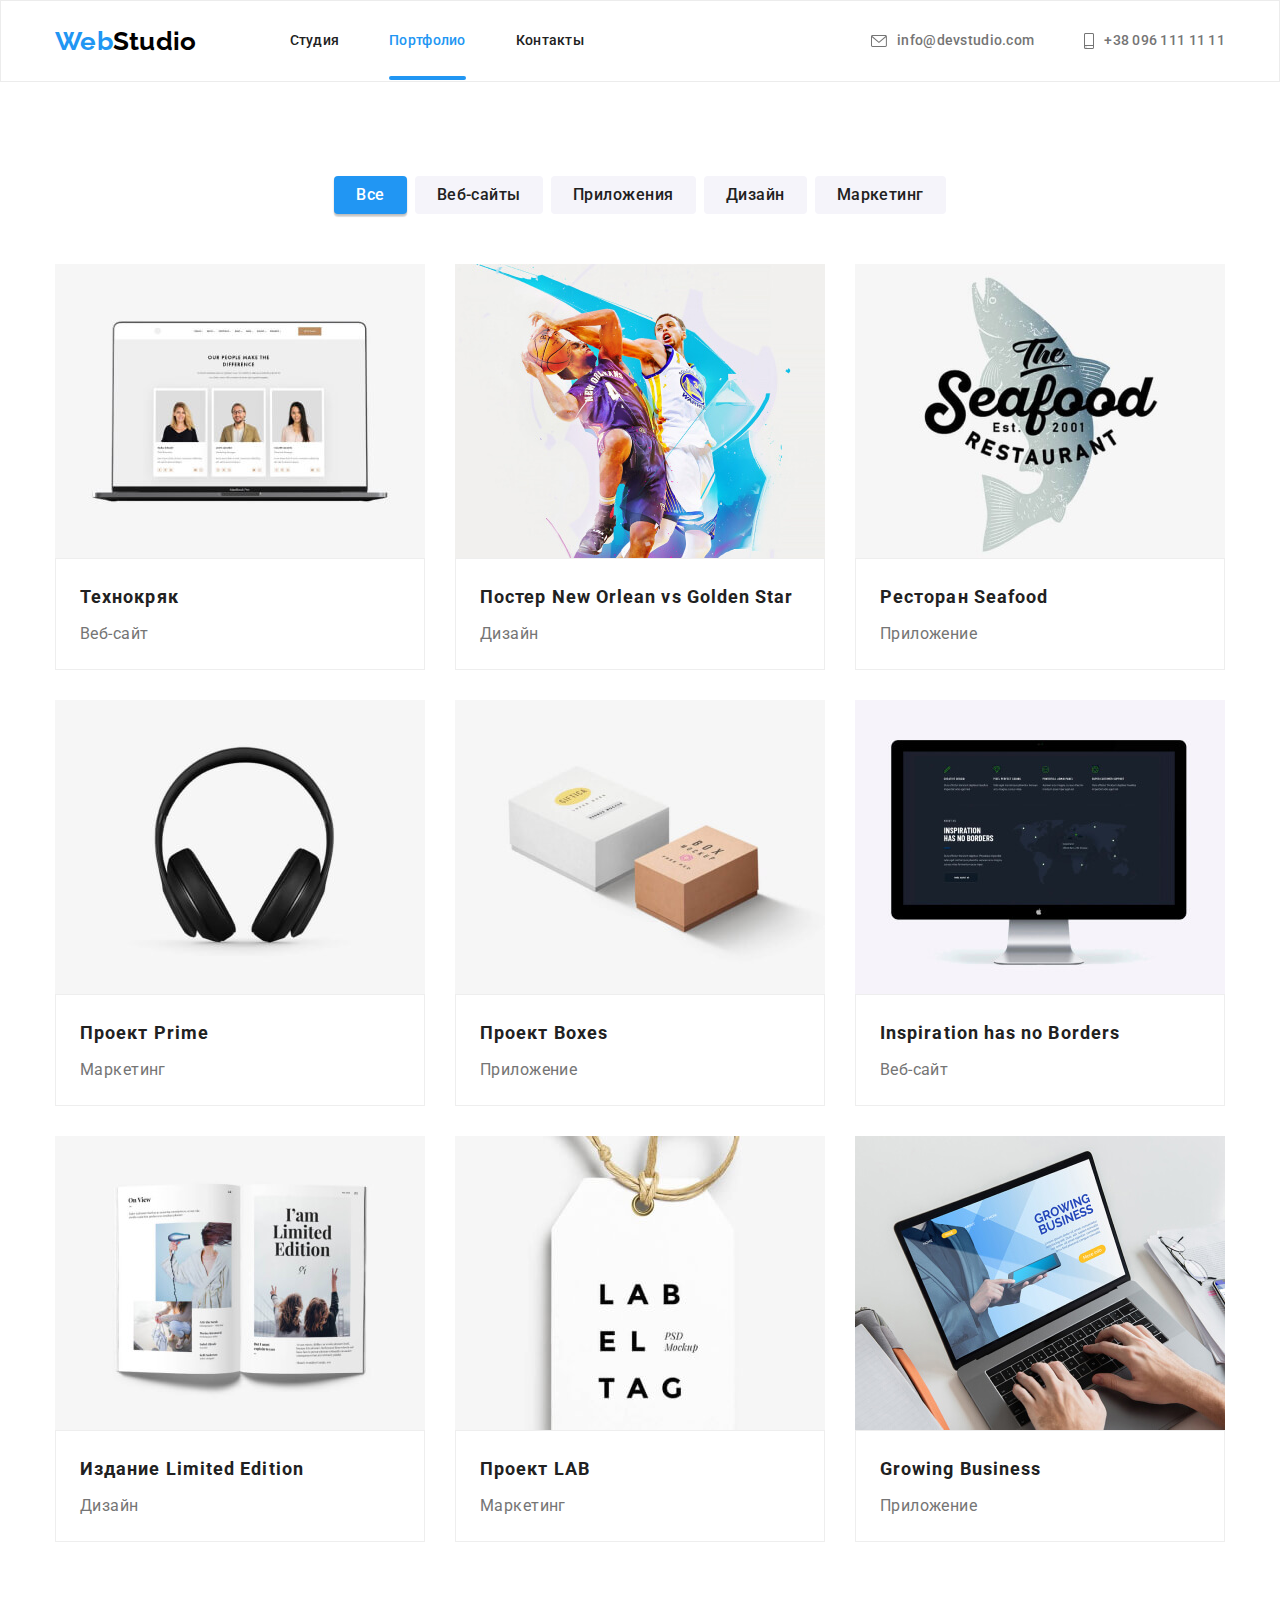
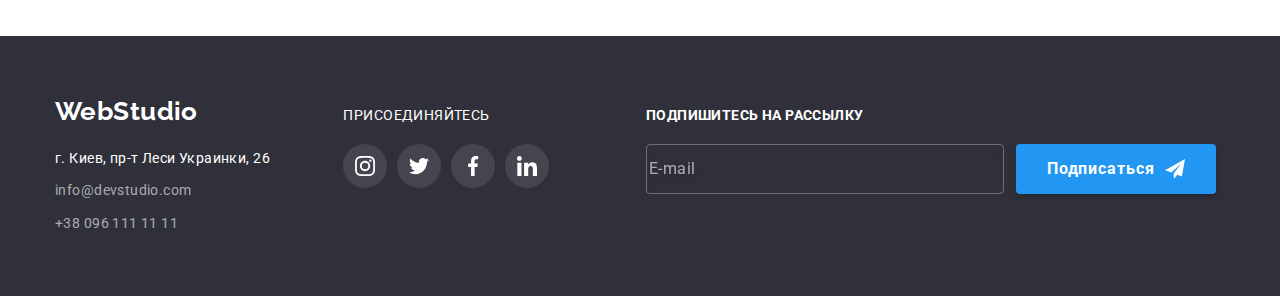
==== portfolio.html @ cb926df0 "Копирует предыдущий проект и подключает SASS" ====
<!DOCTYPE html>
<html lang="en">
  <head>
    <meta charset="UTF-8" />
    <meta http-equiv="X-UA-Compatible" content="IE=edge" />
    <meta name="viewport" content="width=device-width, initial-scale=1.0" />
    <title>Портфолио</title>
    <link rel="stylesheet" href="https://cdnjs.cloudflare.com/ajax/libs/modern-normalize/1.0.0/modern-normalize.css" />
    <link rel="preconnect" href="https://fonts.gstatic.com" />
    <link href="https://fonts.googleapis.com/css2?family=Raleway:wght@700&family=Roboto:wght@400;500;700;900&display=swap" rel="stylesheet" />
    <link rel="stylesheet" href="./css/main.css" />
  </head>

  <body>
    <!-- ШАПКА -->

    <header class="header">
      <div class="container header__container">
        <nav class="nav">
          <a class="link logo header__logo" href="./index.html"><span class="logo_span">Web</span>Studio</a>
          <ul class="menu list">
            <li class="menu__item"><a class="link menu__link" href="./index.html">Студия</a></li>
            <li class="menu__item"><a class="link menu__link menu__link--active" href="./portfolio.html">Портфолио</a></li>
            <li class="menu__item"><a class="link menu__link" href="">Контакты</a></li>
          </ul>
        </nav>
        <ul class="contacts list">
          <li class="contacts__item">
            <a class="link contacts__link" href="mailto:info@devstudio.com">
              <svg class="contacts__icon" width="16" height="12">
                <use href="./images/icons.svg#icon-envelope"></use>
              </svg>
              info@devstudio.com
            </a>
          </li>
          <li class="contacts__item">
            <a class="link contacts__link" href="tel:+380961111111">
              <svg class="contacts__icon" width="10" height="16">
                <use href="./images/icons.svg#icon-smartphone"></use>
              </svg>
              +38 096 111 11 11
            </a>
          </li>
        </ul>
      </div>
    </header>

    <!-- Основной контент -->
    <main>
      <section class="section">
        <div class="container">
          <h1 class="visualy-hiden">Портфолио</h1>

          <!-- Кнопки -->
          <ul class="list btn-list">
            <li class="btn-list-item"><button class="portfolio-btn btn-active" type="button">Все</button></li>
            <li class="btn-list-item"><button class="portfolio-btn" type="button">Веб-сайты</button></li>
            <li class="btn-list-item"><button class="portfolio-btn" type="button">Приложения</button></li>
            <li class="btn-list-item"><button class="portfolio-btn" type="button">Дизайн</button></li>
            <li class="btn-list-item"><button class="portfolio-btn" type="button">Маркетинг</button></li>
          </ul>

          <!-- Сетка -->
          <ul class="list portfolio-list">
            <li class="portfolio-list-item">
              <a class="link portfolio-list-link" href="">
                <div class="portfolio-overlay-wrap">
                  <img src="./images/Portfolio/img.jpg" width="370" alt="Карточки сотрудников" />
                  <p class="portfolio-overlay-content">
                    Технокряк это современная площадка распространения коронавируса. Компании используют эту платформу для цифрового шпионажа и атак
                    на защищённые сервера конкурентов.
                  </p>
                </div>
                <div class="portfolio-list-item-content">
                  <h2 class="portfolio-list-title">Технокряк</h2>
                  <p class="portfolio-list-text">Веб-сайт</p>
                </div>
              </a>
            </li>
            <li class="portfolio-list-item">
              <a class="link portfolio-list-link" href="">
                <div class="portfolio-overlay-wrap">
                  <img src="./images/Portfolio/img1.jpg" width="370" alt="Баскетболисты борются за мяч" />
                  <p class="portfolio-overlay-content">
                    Технокряк это современная площадка распространения коронавируса. Компании используют эту платформу для цифрового шпионажа и атак
                    на защищённые сервера конкурентов.
                  </p>
                </div>
                <div class="portfolio-list-item-content">
                  <h2 class="portfolio-list-title">Постер New Orlean vs Golden Star</h2>
                  <p class="portfolio-list-text">Дизайн</p>
                </div>
              </a>
            </li>
            <li class="portfolio-list-item">
              <a class="link portfolio-list-link" href="">
                <div class="portfolio-overlay-wrap">
                  <img src="./images/Portfolio/img2.jpg" width="370" alt="Логотип ресторана СиФуд" />
                  <p class="portfolio-overlay-content">
                    Технокряк это современная площадка распространения коронавируса. Компании используют эту платформу для цифрового шпионажа и атак
                    на защищённые сервера конкурентов.
                  </p>
                </div>
                <div class="portfolio-list-item-content">
                  <h2 class="portfolio-list-title">Ресторан Seafood</h2>
                  <p class="portfolio-list-text">Приложение</p>
                </div>
              </a>
            </li>
            <li class="portfolio-list-item">
              <a class="link portfolio-list-link" href="">
                <div class="portfolio-overlay-wrap">
                  <img src="./images/Portfolio/img3.jpg" width="370" alt="Наушники" />
                  <p class="portfolio-overlay-content">
                    Технокряк это современная площадка распространения коронавируса. Компании используют эту платформу для цифрового шпионажа и атак
                    на защищённые сервера конкурентов.
                  </p>
                </div>
                <div class="portfolio-list-item-content">
                  <h2 class="portfolio-list-title">Проект Prime</h2>
                  <p class="portfolio-list-text">Маркетинг</p>
                </div>
              </a>
            </li>

            <li class="portfolio-list-item">
              <a class="link portfolio-list-link" href="">
                <div class="portfolio-overlay-wrap">
                  <img src="./images/Portfolio/img4.jpg" width="370" alt="Коробки" />
                  <p class="portfolio-overlay-content">
                    Технокряк это современная площадка распространения коронавируса. Компании используют эту платформу для цифрового шпионажа и атак
                    на защищённые сервера конкурентов.
                  </p>
                </div>
                <div class="portfolio-list-item-content">
                  <h2 class="portfolio-list-title">Проект Boxes</h2>
                  <p class="portfolio-list-text">Приложение</p>
                </div>
              </a>
            </li>
            <li class="portfolio-list-item">
              <a class="link portfolio-list-link" href="">
                <div class="portfolio-overlay-wrap">
                  <img src="./images/Portfolio/img5.jpg" width="370" alt="Монитор" />
                  <p class="portfolio-overlay-content">
                    Технокряк это современная площадка распространения коронавируса. Компании используют эту платформу для цифрового шпионажа и атак
                    на защищённые сервера конкурентов.
                  </p>
                </div>
                <div class="portfolio-list-item-content">
                  <h2 class="portfolio-list-title">Inspiration has no Borders</h2>
                  <p class="portfolio-list-text">Веб-сайт</p>
                </div>
              </a>
            </li>
            <li class="portfolio-list-item">
              <a class="link portfolio-list-link" href="">
                <div class="portfolio-overlay-wrap">
                  <img src="./images/Portfolio/img6.jpg" width="370" alt="Ограниченное издание журнала" />
                  <p class="portfolio-overlay-content">
                    Технокряк это современная площадка распространения коронавируса. Компании используют эту платформу для цифрового шпионажа и атак
                    на защищённые сервера конкурентов.
                  </p>
                </div>
                <div class="portfolio-list-item-content">
                  <h2 class="portfolio-list-title">Издание Limited Edition</h2>
                  <p class="portfolio-list-text">Дизайн</p>
                </div>
              </a>
            </li>
            <li class="portfolio-list-item">
              <a class="link portfolio-list-link" href="">
                <div class="portfolio-overlay-wrap">
                  <img src="./images/Portfolio/img7.jpg" width="370" alt="Бирка с надписью Лаб" />
                  <p class="portfolio-overlay-content">
                    Технокряк это современная площадка распространения коронавируса. Компании используют эту платформу для цифрового шпионажа и атак
                    на защищённые сервера конкурентов.
                  </p>
                </div>
                <div class="portfolio-list-item-content">
                  <h2 class="portfolio-list-title">Проект LAB</h2>
                  <p class="portfolio-list-text">Маркетинг</p>
                </div>
              </a>
            </li>
            <li class="portfolio-list-item">
              <a class="link portfolio-list-link" href="">
                <div class="portfolio-overlay-wrap">
                  <img src="./images/Portfolio/img8.jpg" width="370" alt="Мужчина за ноутбуком" />
                  <p class="portfolio-overlay-content">
                    Технокряк это современная площадка распространения коронавируса. Компании используют эту платформу для цифрового шпионажа и атак
                    на защищённые сервера конкурентов.
                  </p>
                </div>
                <div class="portfolio-list-item-content">
                  <h2 class="portfolio-list-title">Growing Business</h2>
                  <p class="portfolio-list-text">Приложение</p>
                </div>
              </a>
            </li>
          </ul>
        </div>
      </section>
    </main>

    <!-- ФУТЕР -->
    <footer class="footer">
      <!--------------- контакты ---------------->

      <div class="container">
        <address class="adress">
          <a class="link logo" href="./index.html"><span>Web</span>Studio</a>
          <p class="footer-adress">г. Киев, пр-т Леси Украинки, 26</p>
          <ul class="list">
            <li class="footer-mail"><a class="link footer-contacts" href="mailto:info@devstudio.com">info@devstudio.com</a></li>
            <li><a class="link footer-contacts" href="tel:+380961111111">+38 096 111 11 11</a></li>
          </ul>
        </address>

        <!---------- Присоединяйтесь ------------>

        <div class="footer-join">
          <p class="join-appeal">присоединяйтесь</p>
          <ul class="list join-icons-wrap">
            <li class="join-icons-wrap-item">
              <a class="join-icon-link icon-link" href="">
                <svg class="join-icon" width="20" height="20">
                  <use href="./images/icons.svg#icon-instagram"></use>
                </svg>
              </a>
            </li>
            <li class="join-icons-wrap-item">
              <a class="join-icon-link icon-link" href="">
                <svg class="join-icon" width="20" height="20">
                  <use href="./images/icons.svg#icon-twitter"></use>
                </svg>
              </a>
            </li>
            <li class="join-icons-wrap-item">
              <a class="join-icon-link icon-link" href="">
                <svg class="join-icon" width="20" height="20">
                  <use href="./images/icons.svg#icon-facebook"></use>
                </svg>
              </a>
            </li>
            <li class="join-icons-wrap-item">
              <a class="join-icon-link icon-link" href="">
                <svg class="join-icon" width="20" height="20">
                  <use href="./images/icons.svg#icon-linkedin"></use>
                </svg>
              </a>
            </li>
          </ul>
        </div>

        <!------------- Форма подписки ------------>

        <form class="footer-form" name="subscription" autocomplete="on">
          <label class="label-column">
            <span class="footer-form-label">Подпишитесь на рассылку</span>
            <input class="footer-form-email" type="email" name="email" placeholder="E-mail" />
          </label>
          <button class="btn email-btn" type="submit">
            Подписаться
            <svg class="send-icon" width="20" height="20">
              <use href="./images/icons.svg#icon-icon-send"></use>
            </svg>
          </button>
        </form>
      </div>
    </footer>
  </body>
</html>
---- css/main.css ----
@charset "UTF-8";
:root {
  --primary-bg-color: #ffffff;
  --secondary-bg-color: #2f303a;
  --main-section-bg-color: #c4c4c4;
  --main-section-bg-overlay: rgba(47, 48, 58, 0.4);
  --services-list-content-bg: rgba(47, 48, 58, 0.8);
  --team-bg-color: #f5f4fa;
  --modal-backdrop-bg: rgba(0, 0, 0, 0.2);
  --portfolio-overlay-bg: rgba(33, 150, 243, 0.9);
  --primary-text-color: #757575;
  --primary-title-color: #212121;
  --secondary-color: #2196f3;
  --first-logo-color: #000000;
  --btn-active-color: #188ce8;
  --footer-contacts-color: rgba(255, 255, 255, 0.6);
  --team-icon-color: #afb1b8;
  --join-icon-circle-color: rgba(255, 255, 255, 0.1);
  --modal-placeholder-color: rgba(117, 117, 117, 0.5);
  --btn-box-shadow: 0px 3px 1px rgba(0, 0, 0, 0.1), 0px 1px 2px rgba(0, 0, 0, 0.08), 0px 2px 2px rgba(0, 0, 0, 0.12);
  --main-btn-box-shadow: 0px 4px 4px rgba(0, 0, 0, 0.15);
  --modal-box-shadow: 0px 1px 3px rgba(0, 0, 0, 0.12), 0px 1px 1px rgba(0, 0, 0, 0.14), 0px 2px 1px rgba(0, 0, 0, 0.2);
  --portfolio-list-item-hover: 0px 1px 1px rgba(0, 0, 0, 0.12), 0px 4px 4px rgba(0, 0, 0, 0.06), 1px 4px 6px rgba(0, 0, 0, 0.16);
  --modal-btn-border: 1px solid rgba(0, 0, 0, 0.1);
  --header-border: 1px solid #ececec;
  --primary-letter-spacing: 0.03em;
  --secondary-letter-spacing: 0.02em;
  --portfolio-list-gap: 30px;
  --portfolio-list-items: 3;
  --animation: 250ms cubic-bezier(0.4, 0, 0.2, 1);
}

/* --------- ОБЩИЕ ПРАВИЛА И КЛАССЫ --------- */
html {
  box-sizing: border-box;
}

*,
*::after,
*::before {
  box-sizing: inherit;
}

body {
  color: var(--primary-text-color);
  background-color: var(--primary-bg-color);
  font-family: 'Roboto', sans-serif;
  font-size: 14px;
  line-height: 1.71;
  letter-spacing: var(--primary-letter-spacing);
}

h1,
h2,
h3,
h4,
h5,
h6,
p {
  margin-top: 0;
}

img {
  display: block;
  max-width: 100%;
  height: auto;
}

.visualy-hiden {
  position: absolute !important;
  clip: rect(1px 1px 1px 1px);
  clip: rect(1px, 1px, 1px, 1px);
  padding: 0 !important;
  border: 0 !important;
  height: 1px !important;
  width: 1px !important;
  overflow: hidden;
}

.is-hidden {
  visibility: hidden;
  opacity: 0;
  pointer-events: none;
  transform: scale(0);
}

.link {
  text-decoration: none;
  color: inherit;
}

.list {
  list-style: none;
  padding-left: 0;
  margin: 0;
}

.title {
  text-align: center;
  color: var(--primary-title-color);
  font-size: 36px;
  line-height: 1.17;
}

.logo {
  font-family: 'Raleway', sans-serif;
  color: var(--first-logo-color);
  font-weight: 700;
  font-size: 26px;
  line-height: 1.19;
}

.logo_span {
  color: var(--secondary-color);
}

.btn {
  width: 200px;
  height: 50px;
  font-weight: 700;
  font-size: 16px;
  line-height: 1.87;
  display: flex;
  align-items: center;
  text-align: center;
  justify-content: center;
  letter-spacing: 0.06em;
  color: var(--primary-bg-color);
  background-color: var(--secondary-color);
  box-shadow: var(--main-btn-box-shadow);
  border-radius: 4px;
  border: 0;
  cursor: pointer;
  transition: background-color var(--animation);
}

.btn:hover,
.btn:focus {
  background-color: var(--btn-active-color);
}

body .btn-active {
  color: var(--primary-bg-color);
  background-color: var(--secondary-color);
  box-shadow: var(--btn-box-shadow);
}

.container {
  width: 1200px;
  padding-left: 15px;
  padding-right: 15px;
  margin-left: auto;
  margin-right: auto;
}

.section {
  /* margin-top: 94px; */
  padding-top: 94px;
  padding-bottom: 94px;
}

.label-column {
  display: flex;
  flex-direction: column;
}

/* ----------------------------------------------- */
/*------------------- Шапка ---------------*/
.header {
  border: var(--header-border);
  font-weight: 500;
  font-size: 14px;
  line-height: 1.14;
  letter-spacing: var(--secondary-letter-spacing);
}

.header__container {
  display: flex;
  justify-content: space-between;
  align-items: center;
}

.contacts,
.nav {
  display: flex;
}

.header__logo {
  padding-top: 24px;
  padding-bottom: 24px;
}

.menu {
  display: inline-flex;
  align-items: center;
  margin-left: 93px;
}

.menu__item:not(:last-child) {
  margin-right: 50px;
}

.contacts__link,
.menu__link {
  padding-top: 32px;
  padding-bottom: 32px;
}

.menu__link {
  color: var(--primary-title-color);
  transition: color var(--animation);
}

.menu__link:hover, .menu__link:focus, .menu__link:active {
  color: var(--secondary-color);
}

.menu__link--active {
  position: relative;
  color: var(--secondary-color);
}

.menu__link--active::after {
  position: absolute;
  content: '';
  width: 100%;
  height: 4px;
  left: 0;
  bottom: 0;
  background: var(--secondary-color);
  border-radius: 2px;
}

.contacts {
  color: var(--primary-text-color);
}

.contacts__item:not(:last-child) {
  margin-right: 50px;
}

.contacts__link {
  display: flex;
  align-items: center;
  transition: color var(--animation);
}

.contacts__link:hover, .contacts__link:focus, .contacts__link:active {
  color: var(--secondary-color);
}

.contacts__icon {
  margin-right: 10px;
  fill: var(--primary-text-color);
}

.contacts__link:hover .contacts__icon,
.contacts__link:focus .contacts__icon {
  fill: var(--secondary-color);
}

/* --------------------------------------------- */
/* ------------- Основной контент ------------ */
/* ------Основная секция --------*/
.main-section {
  max-width: 1600px;
  min-height: 600px;
  margin-left: auto;
  margin-right: auto;
  padding: 200px 0;
  background-color: var(--main-section-bg-color);
  background-image: linear-gradient(var(--main-section-bg-overlay), var(--main-section-bg-overlay)), url("../images/main-bg.jpg");
  background-size: cover;
}

.main-title {
  margin-left: auto;
  margin-right: auto;
  width: 696px;
  font-weight: 900;
  font-size: 44px;
  line-height: 1.36;
  color: var(--primary-bg-color);
  letter-spacing: 0.06em;
  text-transform: uppercase;
}

.main-btn {
  margin-left: auto;
  margin-right: auto;
  margin-top: 30px;
}

/*---------- Секция особенности --------*/
.features-list {
  display: flex;
}

.features-list-item {
  flex-basis: calc((100% - 30px * 3) / 4);
}

.features-list-item:not(:last-child) {
  margin-right: 30px;
}

.features-list-title {
  margin-bottom: 10px;
  font-size: 14px;
  line-height: 1.14;
  text-transform: uppercase;
  color: var(--primary-title-color);
}

.features-list-icon-wrap {
  display: flex;
  justify-content: center;
  align-items: center;
  height: 120px;
  margin-bottom: 30px;
  background-color: var(--team-bg-color);
  border-radius: 4px;
}

/* ------- Секция услуг --------*/
.services {
  padding-top: 0;
}

.services-title {
  margin-bottom: 50px;
}

.services-list {
  display: flex;
}

.services-list-item:not(:last-child) {
  margin-right: 30px;
}

.services-list-item {
  position: relative;
}

.services-list-content {
  position: absolute;
  bottom: 0;
  margin-bottom: 0;
  display: flex;
  justify-content: center;
  align-items: center;
  width: 100%;
  min-height: 70px;
  text-align: center;
  font-size: 14px;
  line-height: 1.14;
  letter-spacing: 0.03em;
  text-transform: uppercase;
  color: var(--primary-bg-color);
  background-color: var(--services-list-content-bg);
}

/*----------- Секция команды ----------*/
.team {
  background-color: var(--team-bg-color);
}

.team-title {
  margin-bottom: 50px;
}

.team-list {
  display: flex;
}

.team-list-item {
  box-shadow: 0px 1px 3px rgba(0, 0, 0, 0.12), 0px 1px 1px rgba(0, 0, 0, 0.14), 0px 2px 1px rgba(0, 0, 0, 0.2);
  border-radius: 0px 0px 4px 4px;
}

.team-list-item:not(:last-child) {
  margin-right: 30px;
}

.team-list-item-content {
  padding-top: 30px;
  padding-bottom: 30px;
  padding-right: 32px;
  padding-left: 32px;
  text-align: center;
  background-color: var(--primary-bg-color);
}

.team-content-title {
  margin-bottom: 10px;
  font-weight: 500;
  font-size: 16px;
  line-height: 1.19;
}

.team-text {
  margin-bottom: 0;
}

.team-icons-wrap {
  display: flex;
  justify-content: space-between;
  margin-top: 16px;
}

.icon-link {
  display: flex;
  justify-content: center;
  align-items: center;
  width: 44px;
  height: 44px;
  border-radius: 50%;
}

.team-icon-link {
  background-color: var(--primary-bg-color);
  fill: var(--team-icon-color);
  transition: fill var(--animation), background-color var(--animation);
}

.team-icon-link:hover,
.team-icon-link:focus {
  background-color: var(--secondary-color);
}

.team-icon-link:hover,
.team-icon-link:focus {
  fill: var(--primary-bg-color);
}

/* Клиенты */
.clients-title {
  margin-bottom: 50px;
}

.clients-logos {
  display: flex;
  justify-content: space-between;
}

.client-logos-item {
  width: calc((100% - 30px * 5) / 6);
  height: 92px;
}

.client-logos-link {
  display: flex;
  justify-content: center;
  align-items: center;
  width: 100%;
  height: 100%;
  border: 1px solid var(--team-icon-color);
  border-radius: 4px;
  transition: border var(--animation);
}

.client-logos-link:hover,
.client-logos-link:focus {
  border: 1px solid var(--secondary-color);
}

.client-logo {
  fill: var(--team-icon-color);
  transition: fill var(--animation);
}

.client-logos-link:hover .client-logo,
.client-logos-link:focus .client-logo {
  fill: var(--secondary-color);
}

/* -------------------------------------------------- */
/*------------------- Футер ------------------*/
.footer {
  padding-top: 60px;
  padding-bottom: 60px;
  background-color: var(--secondary-bg-color);
}

.footer.container {
  display: inline-flex;
  align-items: baseline;
}

/*----------- Контакты ------------*/
.footer .logo {
  margin-bottom: 20px;
  color: var(--primary-bg-color);
}

.adress {
  display: inline-flex;
  flex-flow: column;
  font-style: normal;
}

.footer-adress {
  margin-bottom: 9px;
  color: var(--primary-bg-color);
}

.footer-contacts {
  color: var(--footer-contacts-color);
  transition: color var(--animation);
}

.footer-mail {
  margin-bottom: 9px;
}

.footer-contacts:hover,
.footer-contacts:focus,
.footer-contacts:active {
  color: var(--secondary-color);
}

/*---------- Присоединяйтесь ---------*/
.footer-join {
  display: inline-flex;
  flex-flow: column;
  justify-content: start;
  margin-left: 70px;
}

.join-appeal {
  margin-bottom: 20px;
  font-size: 14px;
  line-height: 1.14;
  letter-spacing: 0.03em;
  text-transform: uppercase;
  color: #ffffff;
}

.join-icons-wrap {
  display: flex;
}

.join-icon-link {
  background-color: var(--join-icon-circle-color);
  fill: var(--primary-bg-color);
  transition: background-color var(--animation);
}

.join-icons-wrap-item:not(:last-child) {
  margin-right: 10px;
}

.join-icon-link:hover,
.join-icon-link:focus {
  background-color: var(--secondary-color);
}

/*------------ Форма подписки ----------*/
.footer-form {
  display: inline-flex;
  align-items: flex-end;
  margin-left: 93px;
}

.footer-form-label {
  margin-bottom: 20px;
  font-weight: bold;
  font-size: 14px;
  line-height: 1.14;
  letter-spacing: 0.03em;
  text-transform: uppercase;
  color: var(--primary-bg-color);
}

.footer-form-email {
  display: flex;
  align-items: center;
  width: 358px;
  height: 50px;
  font-size: 16px;
  line-height: 1.25;
  letter-spacing: 0.03em;
  border: 1px solid rgba(255, 255, 255, 0.3);
  filter: drop-shadow(0px 4px 4px rgba(0, 0, 0, 0.15));
  border-radius: 4px;
  background: transparent;
  color: var(--primary-bg-color);
  transition: border-color var(--animation);
}

.footer-form-email::placeholder {
  color: var(--footer-contacts-color);
}

.footer-form-email:-webkit-autofill,
.footer-form-email:-webkit-autofill:hover,
.footer-form-email:-webkit-autofill:focus {
  border: 1px solid rgba(255, 255, 255, 0.3);
  -webkit-text-fill-color: var(--primary-bg-color);
  box-shadow: 0 0 0 30px var(--secondary-bg-color) inset;
}

/* .footer-form-input-email:focus {
  outline: none;
  border-color: var(--secondary-color);
} */
.email-btn {
  margin-left: 12px;
}

.send-icon {
  fill: var(--primary-bg-color);
  margin-left: 10px;
}

/* ------------------------------------------------------ */
/*------------------- Модальное окно --------------*/
.backdrop {
  display: flex;
  position: fixed;
  top: 0;
  left: 0;
  right: 0;
  bottom: 0;
  background-color: var(--modal-backdrop-bg);
  transition: opacity 500ms linear, visibility 500ms linear, transform 500ms linear;
}

.modal {
  position: relative;
  width: 528px;
  min-height: 581px;
  margin: auto;
  padding: 40px;
  background: var(--primary-bg-color);
  box-shadow: var(--modal-box-shadow);
  border-radius: 4px;
}

.modal-btn-close {
  display: flex;
  justify-content: center;
  align-items: center;
  position: absolute;
  top: 8px;
  right: 8px;
  width: 30px;
  height: 30px;
  border-radius: 50%;
  background: var(--primary-bg-color);
  border: var(--modal-btn-border);
  cursor: pointer;
  transition: fill var(--animation);
}

.modal-btn-close:hover,
.modal-btn-close:focus {
  fill: var(--secondary-color);
}

.form-title {
  margin-bottom: 12px;
  font-weight: bold;
  font-size: 20px;
  line-height: 1.15;
  text-align: center;
  letter-spacing: 0.03em;
  color: var(--primary-title-color);
}

.modal-form {
  display: flex;
  flex-direction: column;
}

.modal-label-text {
  margin-bottom: 4px;
  font-size: 12px;
  line-height: 1.17;
  letter-spacing: 0.01em;
  color: var(--primary-text-color);
}

.modal-input {
  border: 1px solid rgba(33, 33, 33, 0.2);
  box-sizing: border-box;
  border-radius: 4px;
  font-size: 14px;
  line-height: 16px;
  letter-spacing: 0.01em;
  color: var(--primary-text-color);
  transition: border-color var(--animation);
}

.modal-input-compact {
  height: 40px;
  padding-left: 42px;
}

.modal-label {
  position: relative;
  margin-bottom: 10px;
}

.modal-icon {
  position: absolute;
  left: 12px;
  bottom: 11px;
  transition: fill var(--animation);
}

.modal-input:focus {
  outline: none;
  border-color: var(--secondary-color);
}

.modal-input-compact:focus + .modal-icon {
  fill: var(--secondary-color);
}

.modal-input-compact:-webkit-autofill,
.modal-input-compact:-webkit-autofill:hover,
.modal-input-compact:-webkit-autofill:focus {
  border: 1px solid var(--secondary-color);
  -webkit-text-fill-color: var(--primary-text-color);
  box-shadow: 0 0 0 30px var(--primary-bg-color) inset;
}

.modal-textarea {
  height: 120px;
  margin-bottom: 20px;
  padding: 12px 16px;
  resize: none;
}

.modal-textarea::placeholder {
  color: var(--modal-placeholder-color);
}

.modal-label-check-text {
  margin-left: 7px;
  font-size: 14px;
  line-height: 1.71;
  letter-spacing: 0.03em;
  color: var(--primary-text-color);
}

.modal-label-check {
  display: inline-flex;
  align-items: center;
  margin-bottom: 30px;
}

.modal-btn-submit {
  margin-left: auto;
  margin-right: auto;
}

.modal-label-check-text::before {
  content: '';
  display: inline-flex;
  margin-right: 7px;
  width: 16px;
  height: 15px;
  border: 2px solid var(--primary-title-color);
  border-radius: 3px;
}

.modal-checkbox:checked + .modal-label-check-text::before {
  border: 2px solid var(--secondary-color);
  background-color: var(--secondary-color);
  background-image: url(../images/checkbox.svg);
  background-repeat: no-repeat;
  background-position: center;
}

.modal-checkbox:focus + .modal-label-check-text::before {
  border: 2px solid var(--secondary-color);
}

/* ------------------------------------------------------------ */
/*----------------------- ПОРТФОЛИО ----------------------*/
/*------------- Кнопки -----------*/
.btn-list {
  display: flex;
  justify-content: center;
  margin-bottom: 50px;
}

.btn-list-item:not(:last-child) {
  margin-right: 8px;
}

.portfolio-btn {
  padding: 6px 22px;
  font-weight: 500;
  font-size: 16px;
  line-height: 1.62;
  text-align: center;
  letter-spacing: 0.03em;
  background-color: var(--team-bg-color);
  border-radius: 4px;
  border: 0;
  color: var(--primary-title-color);
  cursor: pointer;
  transition: background-color var(--animation), color var(--animation), box-shadow var(--animation);
}

.portfolio-btn:hover,
.portfolio-btn:focus {
  color: var(--primary-bg-color);
  background: var(--secondary-color);
  box-shadow: var(--btn-box-shadow);
}

/*------------- Сетка -----------*/
.portfolio-list {
  display: flex;
  flex-wrap: wrap;
  margin-right: calc(-1 * var(--portfolio-list-gap));
  margin-top: calc(-1 * var(--portfolio-list-gap));
}

.portfolio-list-item {
  flex-basis: calc((100% - var(--portfolio-list-gap) * var(--portfolio-list-items)) / var(--portfolio-list-items));
  margin-right: var(--portfolio-list-gap);
  margin-top: var(--portfolio-list-gap);
}

.portfolio-overlay-wrap {
  position: relative;
  overflow: hidden;
}

.portfolio-overlay-content {
  display: flex;
  align-items: center;
  position: absolute;
  left: 0;
  top: 0;
  margin-bottom: 0;
  padding-left: 24px;
  padding-right: 24px;
  width: 100%;
  height: 100%;
  font-size: 18px;
  line-height: 1.56;
  letter-spacing: 0.03em;
  color: var(--primary-bg-color);
  background-color: var(--portfolio-overlay-bg);
  opacity: 0;
  transform: translateY(100%);
  transition: transform var(--animation), opacity var(--animation);
}

.portfolio-list-link:hover .portfolio-overlay-content,
.portfolio-list-link:focus .portfolio-overlay-content {
  opacity: 1;
  transform: translateY(0);
}

.portfolio-list-title {
  margin-bottom: 4px;
  font-size: 18px;
  line-height: 2;
  letter-spacing: 0.06em;
  color: var(--primary-title-color);
}

.portfolio-list-text {
  margin-bottom: 0;
  font-size: 16px;
  line-height: 1.87;
  color: var(--primary-text-color);
}

.portfolio-list-item-content {
  padding-top: 20px;
  padding-left: 24px;
  padding-right: 24px;
  padding-bottom: 20px;
  border: 1px solid #eeeeee;
  background-color: var(--primary-bg-color);
}

.portfolio-list-link {
  display: block;
  transition: box-shadow var(--animation);
}

.portfolio-list-link:hover,
.portfolio-list-link:focus {
  box-shadow: var(--portfolio-list-item-hover);
}
/*# sourceMappingURL=main.css.map */
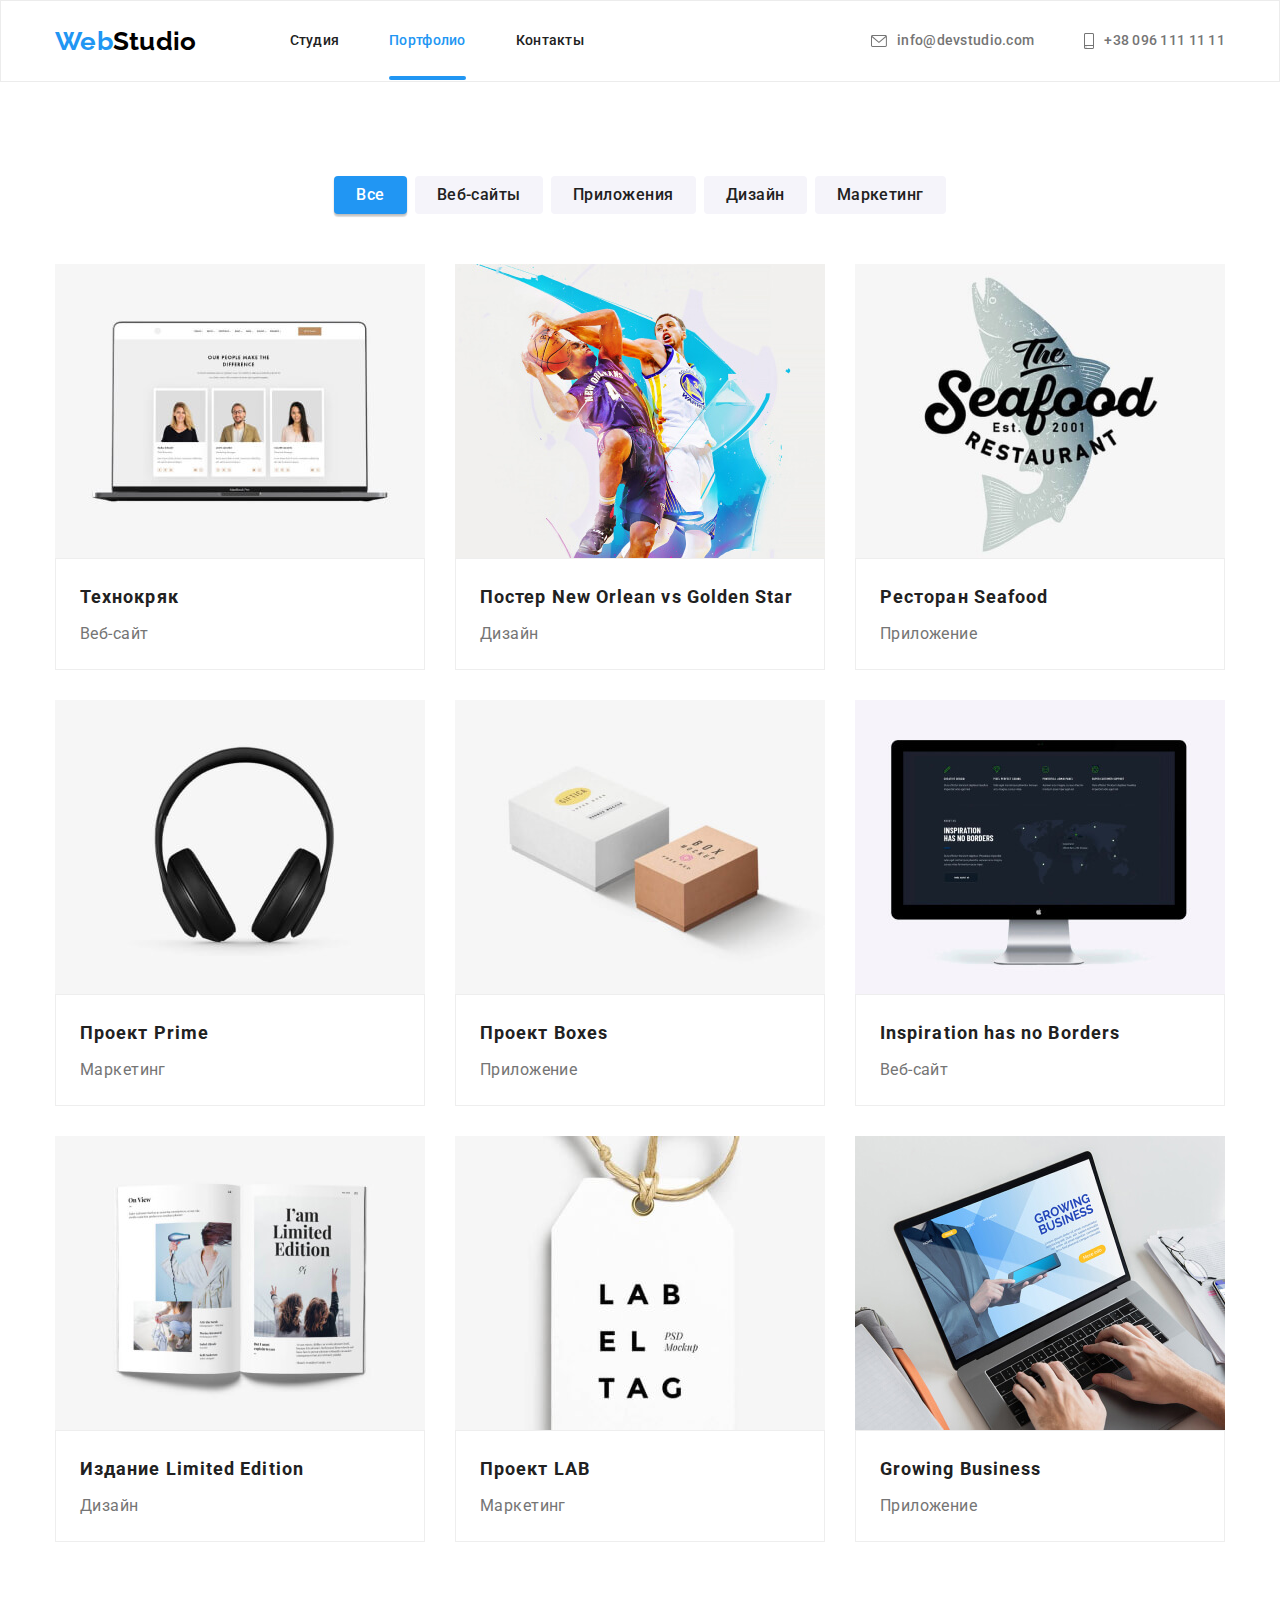
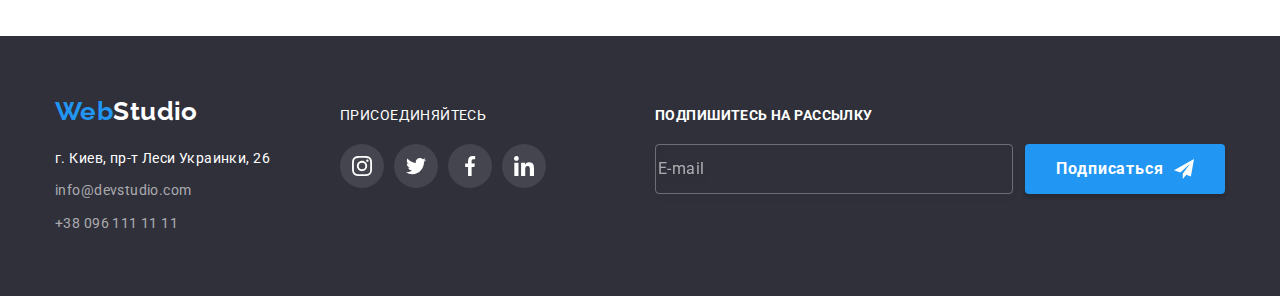
==== commit 055bfdec: "Применяет методологию BEM" ====
--- a/portfolio.html
+++ b/portfolio.html
@@ -8,7 +8,7 @@
     <link rel="stylesheet" href="https://cdnjs.cloudflare.com/ajax/libs/modern-normalize/1.0.0/modern-normalize.css" />
     <link rel="preconnect" href="https://fonts.gstatic.com" />
     <link href="https://fonts.googleapis.com/css2?family=Raleway:wght@700&family=Roboto:wght@400;500;700;900&display=swap" rel="stylesheet" />
-    <link rel="stylesheet" href="./css/main.css" />
+    <link rel="stylesheet" href="./css/main.min.css" />
   </head>
 
   <body>
@@ -17,7 +17,7 @@
     <header class="header">
       <div class="container header__container">
         <nav class="nav">
-          <a class="link logo header__logo" href="./index.html"><span class="logo_span">Web</span>Studio</a>
+          <a class="link logo header__logo" href="./index.html"><span class="logo__span">Web</span>Studio</a>
           <ul class="menu list">
             <li class="menu__item"><a class="link menu__link" href="./index.html">Студия</a></li>
             <li class="menu__item"><a class="link menu__link menu__link--active" href="./portfolio.html">Портфолио</a></li>
@@ -49,152 +49,152 @@
     <main>
       <section class="section">
         <div class="container">
-          <h1 class="visualy-hiden">Портфолио</h1>
+          <h1 class="visualy-hidden">Портфолио</h1>
 
           <!-- Кнопки -->
           <ul class="list btn-list">
-            <li class="btn-list-item"><button class="portfolio-btn btn-active" type="button">Все</button></li>
-            <li class="btn-list-item"><button class="portfolio-btn" type="button">Веб-сайты</button></li>
-            <li class="btn-list-item"><button class="portfolio-btn" type="button">Приложения</button></li>
-            <li class="btn-list-item"><button class="portfolio-btn" type="button">Дизайн</button></li>
-            <li class="btn-list-item"><button class="portfolio-btn" type="button">Маркетинг</button></li>
+            <li class="btn-list__item"><button class="portfolio-btn btn-active" type="button">Все</button></li>
+            <li class="btn-list__item"><button class="portfolio-btn" type="button">Веб-сайты</button></li>
+            <li class="btn-list__item"><button class="portfolio-btn" type="button">Приложения</button></li>
+            <li class="btn-list__item"><button class="portfolio-btn" type="button">Дизайн</button></li>
+            <li class="btn-list__item"><button class="portfolio-btn" type="button">Маркетинг</button></li>
           </ul>
 
           <!-- Сетка -->
-          <ul class="list portfolio-list">
-            <li class="portfolio-list-item">
-              <a class="link portfolio-list-link" href="">
-                <div class="portfolio-overlay-wrap">
+          <ul class="list cards">
+            <li class="card">
+              <a class="link card__link" href="">
+                <div class="overlay">
                   <img src="./images/Portfolio/img.jpg" width="370" alt="Карточки сотрудников" />
-                  <p class="portfolio-overlay-content">
-                    Технокряк это современная площадка распространения коронавируса. Компании используют эту платформу для цифрового шпионажа и атак
-                    на защищённые сервера конкурентов.
-                  </p>
-                </div>
-                <div class="portfolio-list-item-content">
-                  <h2 class="portfolio-list-title">Технокряк</h2>
-                  <p class="portfolio-list-text">Веб-сайт</p>
-                </div>
-              </a>
-            </li>
-            <li class="portfolio-list-item">
-              <a class="link portfolio-list-link" href="">
-                <div class="portfolio-overlay-wrap">
+                  <p class="overlay__content">
+                    Технокряк это современная площадка распространения коронавируса. Компании используют эту платформу для цифрового шпионажа и атак
+                    на защищённые сервера конкурентов.
+                  </p>
+                </div>
+                <div class="card__content">
+                  <h2 class="card__title">Технокряк</h2>
+                  <p class="card__text">Веб-сайт</p>
+                </div>
+              </a>
+            </li>
+            <li class="card">
+              <a class="link card__link" href="">
+                <div class="overlay">
                   <img src="./images/Portfolio/img1.jpg" width="370" alt="Баскетболисты борются за мяч" />
-                  <p class="portfolio-overlay-content">
-                    Технокряк это современная площадка распространения коронавируса. Компании используют эту платформу для цифрового шпионажа и атак
-                    на защищённые сервера конкурентов.
-                  </p>
-                </div>
-                <div class="portfolio-list-item-content">
-                  <h2 class="portfolio-list-title">Постер New Orlean vs Golden Star</h2>
-                  <p class="portfolio-list-text">Дизайн</p>
-                </div>
-              </a>
-            </li>
-            <li class="portfolio-list-item">
-              <a class="link portfolio-list-link" href="">
-                <div class="portfolio-overlay-wrap">
+                  <p class="overlay__content">
+                    Технокряк это современная площадка распространения коронавируса. Компании используют эту платформу для цифрового шпионажа и атак
+                    на защищённые сервера конкурентов.
+                  </p>
+                </div>
+                <div class="card__content">
+                  <h2 class="card__title">Постер New Orlean vs Golden Star</h2>
+                  <p class="card__text">Дизайн</p>
+                </div>
+              </a>
+            </li>
+            <li class="card">
+              <a class="link card__link" href="">
+                <div class="overlay">
                   <img src="./images/Portfolio/img2.jpg" width="370" alt="Логотип ресторана СиФуд" />
-                  <p class="portfolio-overlay-content">
-                    Технокряк это современная площадка распространения коронавируса. Компании используют эту платформу для цифрового шпионажа и атак
-                    на защищённые сервера конкурентов.
-                  </p>
-                </div>
-                <div class="portfolio-list-item-content">
-                  <h2 class="portfolio-list-title">Ресторан Seafood</h2>
-                  <p class="portfolio-list-text">Приложение</p>
-                </div>
-              </a>
-            </li>
-            <li class="portfolio-list-item">
-              <a class="link portfolio-list-link" href="">
-                <div class="portfolio-overlay-wrap">
+                  <p class="overlay__content">
+                    Технокряк это современная площадка распространения коронавируса. Компании используют эту платформу для цифрового шпионажа и атак
+                    на защищённые сервера конкурентов.
+                  </p>
+                </div>
+                <div class="card__content">
+                  <h2 class="card__title">Ресторан Seafood</h2>
+                  <p class="card__text">Приложение</p>
+                </div>
+              </a>
+            </li>
+            <li class="card">
+              <a class="link card__link" href="">
+                <div class="overlay">
                   <img src="./images/Portfolio/img3.jpg" width="370" alt="Наушники" />
-                  <p class="portfolio-overlay-content">
-                    Технокряк это современная площадка распространения коронавируса. Компании используют эту платформу для цифрового шпионажа и атак
-                    на защищённые сервера конкурентов.
-                  </p>
-                </div>
-                <div class="portfolio-list-item-content">
-                  <h2 class="portfolio-list-title">Проект Prime</h2>
-                  <p class="portfolio-list-text">Маркетинг</p>
-                </div>
-              </a>
-            </li>
-
-            <li class="portfolio-list-item">
-              <a class="link portfolio-list-link" href="">
-                <div class="portfolio-overlay-wrap">
+                  <p class="overlay__content">
+                    Технокряк это современная площадка распространения коронавируса. Компании используют эту платформу для цифрового шпионажа и атак
+                    на защищённые сервера конкурентов.
+                  </p>
+                </div>
+                <div class="card__content">
+                  <h2 class="card__title">Проект Prime</h2>
+                  <p class="card__text">Маркетинг</p>
+                </div>
+              </a>
+            </li>
+
+            <li class="card">
+              <a class="link card__link" href="">
+                <div class="overlay">
                   <img src="./images/Portfolio/img4.jpg" width="370" alt="Коробки" />
-                  <p class="portfolio-overlay-content">
-                    Технокряк это современная площадка распространения коронавируса. Компании используют эту платформу для цифрового шпионажа и атак
-                    на защищённые сервера конкурентов.
-                  </p>
-                </div>
-                <div class="portfolio-list-item-content">
-                  <h2 class="portfolio-list-title">Проект Boxes</h2>
-                  <p class="portfolio-list-text">Приложение</p>
-                </div>
-              </a>
-            </li>
-            <li class="portfolio-list-item">
-              <a class="link portfolio-list-link" href="">
-                <div class="portfolio-overlay-wrap">
+                  <p class="overlay__content">
+                    Технокряк это современная площадка распространения коронавируса. Компании используют эту платформу для цифрового шпионажа и атак
+                    на защищённые сервера конкурентов.
+                  </p>
+                </div>
+                <div class="card__content">
+                  <h2 class="card__title">Проект Boxes</h2>
+                  <p class="card__text">Приложение</p>
+                </div>
+              </a>
+            </li>
+            <li class="card">
+              <a class="link card__link" href="">
+                <div class="overlay">
                   <img src="./images/Portfolio/img5.jpg" width="370" alt="Монитор" />
-                  <p class="portfolio-overlay-content">
-                    Технокряк это современная площадка распространения коронавируса. Компании используют эту платформу для цифрового шпионажа и атак
-                    на защищённые сервера конкурентов.
-                  </p>
-                </div>
-                <div class="portfolio-list-item-content">
-                  <h2 class="portfolio-list-title">Inspiration has no Borders</h2>
-                  <p class="portfolio-list-text">Веб-сайт</p>
-                </div>
-              </a>
-            </li>
-            <li class="portfolio-list-item">
-              <a class="link portfolio-list-link" href="">
-                <div class="portfolio-overlay-wrap">
+                  <p class="overlay__content">
+                    Технокряк это современная площадка распространения коронавируса. Компании используют эту платформу для цифрового шпионажа и атак
+                    на защищённые сервера конкурентов.
+                  </p>
+                </div>
+                <div class="card__content">
+                  <h2 class="card__title">Inspiration has no Borders</h2>
+                  <p class="card__text">Веб-сайт</p>
+                </div>
+              </a>
+            </li>
+            <li class="card">
+              <a class="link card__link" href="">
+                <div class="overlay">
                   <img src="./images/Portfolio/img6.jpg" width="370" alt="Ограниченное издание журнала" />
-                  <p class="portfolio-overlay-content">
-                    Технокряк это современная площадка распространения коронавируса. Компании используют эту платформу для цифрового шпионажа и атак
-                    на защищённые сервера конкурентов.
-                  </p>
-                </div>
-                <div class="portfolio-list-item-content">
-                  <h2 class="portfolio-list-title">Издание Limited Edition</h2>
-                  <p class="portfolio-list-text">Дизайн</p>
-                </div>
-              </a>
-            </li>
-            <li class="portfolio-list-item">
-              <a class="link portfolio-list-link" href="">
-                <div class="portfolio-overlay-wrap">
+                  <p class="overlay__content">
+                    Технокряк это современная площадка распространения коронавируса. Компании используют эту платформу для цифрового шпионажа и атак
+                    на защищённые сервера конкурентов.
+                  </p>
+                </div>
+                <div class="card__content">
+                  <h2 class="card__title">Издание Limited Edition</h2>
+                  <p class="card__text">Дизайн</p>
+                </div>
+              </a>
+            </li>
+            <li class="card">
+              <a class="link card__link" href="">
+                <div class="overlay">
                   <img src="./images/Portfolio/img7.jpg" width="370" alt="Бирка с надписью Лаб" />
-                  <p class="portfolio-overlay-content">
-                    Технокряк это современная площадка распространения коронавируса. Компании используют эту платформу для цифрового шпионажа и атак
-                    на защищённые сервера конкурентов.
-                  </p>
-                </div>
-                <div class="portfolio-list-item-content">
-                  <h2 class="portfolio-list-title">Проект LAB</h2>
-                  <p class="portfolio-list-text">Маркетинг</p>
-                </div>
-              </a>
-            </li>
-            <li class="portfolio-list-item">
-              <a class="link portfolio-list-link" href="">
-                <div class="portfolio-overlay-wrap">
+                  <p class="overlay__content">
+                    Технокряк это современная площадка распространения коронавируса. Компании используют эту платформу для цифрового шпионажа и атак
+                    на защищённые сервера конкурентов.
+                  </p>
+                </div>
+                <div class="card__content">
+                  <h2 class="card__title">Проект LAB</h2>
+                  <p class="card__text">Маркетинг</p>
+                </div>
+              </a>
+            </li>
+            <li class="card">
+              <a class="link card__link" href="">
+                <div class="overlay">
                   <img src="./images/Portfolio/img8.jpg" width="370" alt="Мужчина за ноутбуком" />
-                  <p class="portfolio-overlay-content">
-                    Технокряк это современная площадка распространения коронавируса. Компании используют эту платформу для цифрового шпионажа и атак
-                    на защищённые сервера конкурентов.
-                  </p>
-                </div>
-                <div class="portfolio-list-item-content">
-                  <h2 class="portfolio-list-title">Growing Business</h2>
-                  <p class="portfolio-list-text">Приложение</p>
+                  <p class="overlay__content">
+                    Технокряк это современная площадка распространения коронавируса. Компании используют эту платформу для цифрового шпионажа и атак
+                    на защищённые сервера конкурентов.
+                  </p>
+                </div>
+                <div class="card__content">
+                  <h2 class="card__title">Growing Business</h2>
+                  <p class="card__text">Приложение</p>
                 </div>
               </a>
             </li>
@@ -205,47 +205,47 @@
 
     <!-- ФУТЕР -->
     <footer class="footer">
-      <!--------------- контакты ---------------->
-
-      <div class="container">
-        <address class="adress">
-          <a class="link logo" href="./index.html"><span>Web</span>Studio</a>
-          <p class="footer-adress">г. Киев, пр-т Леси Украинки, 26</p>
+      <div class="container footer__container">
+        <!-- контакты -->
+
+        <address class="footer-contacts">
+          <a class="link logo footer__logo" href="./index.html"><span class="logo__span">Web</span>Studio</a>
+          <p class="footer-contacts__adress">г. Киев, пр-т Леси Украинки, 26</p>
           <ul class="list">
-            <li class="footer-mail"><a class="link footer-contacts" href="mailto:info@devstudio.com">info@devstudio.com</a></li>
-            <li><a class="link footer-contacts" href="tel:+380961111111">+38 096 111 11 11</a></li>
+            <li class="footer-contacts__mail"><a class="link footer-contacts" href="mailto:info@devstudio.com">info@devstudio.com</a></li>
+            <li><a class="link footer-contacts__tel" href="tel:+380961111111">+38 096 111 11 11</a></li>
           </ul>
         </address>
 
-        <!---------- Присоединяйтесь ------------>
-
-        <div class="footer-join">
-          <p class="join-appeal">присоединяйтесь</p>
-          <ul class="list join-icons-wrap">
-            <li class="join-icons-wrap-item">
-              <a class="join-icon-link icon-link" href="">
-                <svg class="join-icon" width="20" height="20">
+        <!-- Присоединяйтесь -->
+
+        <div class="join">
+          <p class="join__appeal">присоединяйтесь</p>
+          <ul class="list join__icons">
+            <li class="join__item">
+              <a class="join__icon icon-circle" href="">
+                <svg width="20" height="20">
                   <use href="./images/icons.svg#icon-instagram"></use>
                 </svg>
               </a>
             </li>
-            <li class="join-icons-wrap-item">
-              <a class="join-icon-link icon-link" href="">
-                <svg class="join-icon" width="20" height="20">
+            <li class="join__item">
+              <a class="join__icon icon-circle" href="">
+                <svg width="20" height="20">
                   <use href="./images/icons.svg#icon-twitter"></use>
                 </svg>
               </a>
             </li>
-            <li class="join-icons-wrap-item">
-              <a class="join-icon-link icon-link" href="">
-                <svg class="join-icon" width="20" height="20">
+            <li class="join__item">
+              <a class="join__icon icon-circle" href="">
+                <svg width="20" height="20">
                   <use href="./images/icons.svg#icon-facebook"></use>
                 </svg>
               </a>
             </li>
-            <li class="join-icons-wrap-item">
-              <a class="join-icon-link icon-link" href="">
-                <svg class="join-icon" width="20" height="20">
+            <li class="join__item">
+              <a class="join__icon icon-circle" href="">
+                <svg width="20" height="20">
                   <use href="./images/icons.svg#icon-linkedin"></use>
                 </svg>
               </a>
@@ -253,16 +253,16 @@
           </ul>
         </div>
 
-        <!------------- Форма подписки ------------>
+        <!-- Форма подписки -->
 
         <form class="footer-form" name="subscription" autocomplete="on">
-          <label class="label-column">
-            <span class="footer-form-label">Подпишитесь на рассылку</span>
-            <input class="footer-form-email" type="email" name="email" placeholder="E-mail" />
+          <label class="column">
+            <span class="footer-form__label">Подпишитесь на рассылку</span>
+            <input class="footer-form__email" type="email" name="email" placeholder="E-mail" />
           </label>
           <button class="btn email-btn" type="submit">
             Подписаться
-            <svg class="send-icon" width="20" height="20">
+            <svg class="email-btn__icon" width="20" height="20">
               <use href="./images/icons.svg#icon-icon-send"></use>
             </svg>
           </button>
--- a/css/main.min.css
+++ b/css/main.min.css
@@ -0,0 +1,2 @@
+:root{--primary-bg-color: #ffffff;--secondary-bg-color: #2f303a;--hero-bg-color: #c4c4c4;--hero-bg-overlay: rgba(47, 48, 58, 0.4);--services__content-bg: rgba(47, 48, 58, 0.8);--team-bg-color: #f5f4fa;--modal-backdrop-bg: rgba(0, 0, 0, 0.2);--portfolio-overlay-bg: rgba(33, 150, 243, 0.9);--primary-text-color: #757575;--primary-title-color: #212121;--secondary-color: #2196f3;--first-logo-color: #000000;--btn-active-color: #188ce8;--footer-contacts-color: rgba(255, 255, 255, 0.6);--team-icon-color: #afb1b8;--join-icon-circle-color: rgba(255, 255, 255, 0.1);--modal-placeholder-color: rgba(117, 117, 117, 0.5);--btn-box-shadow: 0px 3px 1px rgba(0, 0, 0, 0.1), 0px 1px 2px rgba(0, 0, 0, 0.08), 0px 2px 2px rgba(0, 0, 0, 0.12);--main-btn-box-shadow: 0px 4px 4px rgba(0, 0, 0, 0.15);--modal-box-shadow: 0px 1px 3px rgba(0, 0, 0, 0.12), 0px 1px 1px rgba(0, 0, 0, 0.14), 0px 2px 1px rgba(0, 0, 0, 0.2);--card-hover: 0px 1px 1px rgba(0, 0, 0, 0.12), 0px 4px 4px rgba(0, 0, 0, 0.06), 1px 4px 6px rgba(0, 0, 0, 0.16);--modal-btn-border: 1px solid rgba(0, 0, 0, 0.1);--header-border: 1px solid #ececec;--primary-letter-spacing: 0.03em;--secondary-letter-spacing: 0.02em;--cards-gap: 30px;--cards: 3;--animation: 250ms cubic-bezier(0.4, 0, 0.2, 1)}html{box-sizing:border-box}*,*::after,*::before{box-sizing:inherit}body{color:var(--primary-text-color);background-color:var(--primary-bg-color);font-family:'Roboto', sans-serif;font-size:14px;line-height:1.71;letter-spacing:var(--primary-letter-spacing)}h1,h2,h3,h4,h5,h6,p{margin-top:0}img{display:block;max-width:100%;height:auto}.visualy-hidden{position:absolute !important;clip:rect(1px 1px 1px 1px);clip:rect(1px, 1px, 1px, 1px);padding:0 !important;border:0 !important;height:1px !important;width:1px !important;overflow:hidden}.is-hidden{visibility:hidden;opacity:0;pointer-events:none;transform:scale(0)}.link{text-decoration:none;color:inherit}.list{list-style:none;padding-left:0;margin:0}.title{text-align:center;color:var(--primary-title-color);font-size:36px;line-height:1.17}.logo{font-family:'Raleway', sans-serif;color:var(--first-logo-color);font-weight:700;font-size:26px;line-height:1.19}.logo__span{color:var(--secondary-color)}.btn{width:200px;height:50px;font-weight:700;font-size:16px;line-height:1.87;display:flex;align-items:center;text-align:center;justify-content:center;letter-spacing:0.06em;color:var(--primary-bg-color);background-color:var(--secondary-color);box-shadow:var(--main-btn-box-shadow);border-radius:4px;border:0;cursor:pointer;transition:background-color var(--animation)}.btn:hover,.btn:focus{background-color:var(--btn-active-color)}.container{width:1200px;padding-left:15px;padding-right:15px;margin-left:auto;margin-right:auto}.section{padding-top:94px;padding-bottom:94px}.column{display:flex;flex-direction:column}.icon-circle{display:flex;justify-content:center;align-items:center;width:44px;height:44px;border-radius:50%}.header{border:var(--header-border);font-weight:500;font-size:14px;line-height:1.14;letter-spacing:var(--secondary-letter-spacing)}.header__container{display:flex;justify-content:space-between;align-items:center}.contacts,.nav{display:flex}.header__logo{padding-top:24px;padding-bottom:24px}.menu{display:inline-flex;align-items:center;margin-left:93px}.menu__item:not(:last-child){margin-right:50px}.contacts__link,.menu__link{padding-top:32px;padding-bottom:32px}.menu__link{color:var(--primary-title-color);transition:color var(--animation)}.menu__link:hover,.menu__link:focus,.menu__link:active{color:var(--secondary-color)}.menu__link--active{position:relative;color:var(--secondary-color)}.menu__link--active::after{position:absolute;content:'';width:100%;height:4px;left:0;bottom:0;background:var(--secondary-color);border-radius:2px}.contacts{color:var(--primary-text-color)}.contacts__item:not(:last-child){margin-right:50px}.contacts__link{display:flex;align-items:center;transition:color var(--animation)}.contacts__link:hover,.contacts__link:focus,.contacts__link:active{color:var(--secondary-color)}.contacts__icon{margin-right:10px;fill:var(--primary-text-color)}.contacts__link:hover .contacts__icon,.contacts__link:focus .contacts__icon{fill:var(--secondary-color)}.hero{max-width:1600px;min-height:600px;margin-left:auto;margin-right:auto;padding:200px 0;background-color:var(--hero-bg-color);background-image:linear-gradient(var(--hero-bg-overlay), var(--hero-bg-overlay)),url("../images/main-bg.jpg");background-size:cover}.hero__title{margin-left:auto;margin-right:auto;width:696px;font-weight:900;font-size:44px;line-height:1.36;color:var(--primary-bg-color);letter-spacing:0.06em;text-transform:uppercase}.hero__btn{margin-left:auto;margin-right:auto;margin-top:30px}.features{display:flex}.features__item{flex-basis:calc((100% - 30px * 3) / 4)}.features__item:not(:last-child){margin-right:30px}.features__wrap{display:flex;justify-content:center;align-items:center;height:120px;margin-bottom:30px;background-color:var(--team-bg-color);border-radius:4px}.features__title{margin-bottom:10px;font-size:14px;line-height:1.14;text-transform:uppercase;color:var(--primary-title-color)}.services{padding-top:0}.services__title{margin-bottom:50px}.services__list{display:flex}.services__item{position:relative}.services__item:not(:last-child){margin-right:30px}.services__content{position:absolute;bottom:0;margin-bottom:0;display:flex;justify-content:center;align-items:center;width:100%;min-height:70px;text-align:center;font-size:14px;line-height:1.14;letter-spacing:0.03em;text-transform:uppercase;color:var(--primary-bg-color);background-color:var(--services__content-bg)}.team{background-color:var(--team-bg-color)}.team__title{margin-bottom:50px}.team__list{display:flex}.team__card{box-shadow:0px 1px 3px rgba(0,0,0,0.12),0px 1px 1px rgba(0,0,0,0.14),0px 2px 1px rgba(0,0,0,0.2);border-radius:0px 0px 4px 4px}.team__card:not(:last-child){margin-right:30px}.team__content{padding-top:30px;padding-bottom:30px;padding-right:32px;padding-left:32px;text-align:center;background-color:var(--primary-bg-color)}.team__name{margin-bottom:10px;font-weight:500;font-size:16px;line-height:1.19}.team__post{margin-bottom:0}.team__icons{display:flex;justify-content:space-between;margin-top:16px}.team__icon{background-color:var(--primary-bg-color);fill:var(--team-icon-color);transition:fill var(--animation),background-color var(--animation)}.team__icon:hover,.team__icon:focus{background-color:var(--secondary-color);fill:var(--primary-bg-color)}.clients__title{margin-bottom:50px}.clients__cards{display:flex;justify-content:space-between}.clients__card{width:calc((100% - 30px * 5) / 6);height:92px}.clients__logo{display:flex;justify-content:center;align-items:center;width:100%;height:100%;border:1px solid var(--team-icon-color);border-radius:4px;fill:var(--team-icon-color);transition:fill var(--animation);transition:border var(--animation)}.clients__logo:hover,.clients__logo:focus{border:1px solid var(--secondary-color);fill:var(--secondary-color)}.footer{padding-top:60px;padding-bottom:60px;background-color:var(--secondary-bg-color)}.footer__container{display:flex;align-items:baseline}.footer-contacts{display:inline-flex;flex-flow:column;font-style:normal}.footer__logo{margin-bottom:20px;color:var(--primary-bg-color)}.footer-contacts__adress{margin-bottom:9px;color:var(--primary-bg-color)}.footer-contacts__mail{margin-bottom:9px}.footer-contacts__tel,.footer-contacts__mail{color:var(--footer-contacts-color);transition:color var(--animation)}.footer-contacts__tel:hover,.footer-contacts__tel:focus,.footer-contacts__mail:hover,.footer-contacts__mail:focus{color:var(--secondary-color)}.join{display:inline-flex;flex-flow:column;justify-content:start;margin-left:70px}.join__appeal{margin-bottom:20px;font-size:14px;line-height:1.14;letter-spacing:0.03em;text-transform:uppercase;color:#ffffff}.join__icons{display:flex}.join__icon{background-color:var(--join-icon-circle-color);fill:var(--primary-bg-color);transition:background-color var(--animation)}.join__icon:hover,.join__icon:focus{background-color:var(--secondary-color)}.join__item:not(:last-child){margin-right:10px}.footer-form{display:inline-flex;align-items:flex-end;margin-left:auto}.footer-form__label{margin-bottom:20px;font-weight:bold;font-size:14px;line-height:1.14;letter-spacing:0.03em;text-transform:uppercase;color:var(--primary-bg-color)}.footer-form__email{display:flex;align-items:center;width:358px;height:50px;font-size:16px;line-height:1.25;letter-spacing:0.03em;border:1px solid rgba(255,255,255,0.3);filter:drop-shadow(0px 4px 4px rgba(0,0,0,0.15));border-radius:4px;background:transparent;color:var(--primary-bg-color);transition:border-color var(--animation)}.footer-form__email::placeholder{color:var(--footer-contacts-color)}.footer-form__email:-webkit-autofill,.footer-form__email:-webkit-autofill:hover,.footer-form__email:-webkit-autofill:focus{border:1px solid rgba(255,255,255,0.3);-webkit-text-fill-color:var(--primary-bg-color);box-shadow:0 0 0 30px var(--secondary-bg-color) inset}.email-btn{margin-left:12px}.email-btn__icon{fill:var(--primary-bg-color);margin-left:10px}.backdrop{display:flex;position:fixed;top:0;left:0;right:0;bottom:0;background-color:var(--modal-backdrop-bg);transition:opacity 500ms linear, visibility 500ms linear, transform 500ms linear}.modal{position:relative;width:528px;min-height:581px;margin:auto;padding:40px;background:var(--primary-bg-color);box-shadow:var(--modal-box-shadow);border-radius:4px}.btn-close{display:flex;justify-content:center;align-items:center;position:absolute;top:8px;right:8px;width:30px;height:30px;border-radius:50%;background:var(--primary-bg-color);border:var(--modal-btn-border);cursor:pointer;transition:fill var(--animation)}.btn-close:hover,.btn-close:focus{fill:var(--secondary-color)}.modal__title{margin-bottom:12px;font-weight:bold;font-size:20px;line-height:1.15;text-align:center;letter-spacing:0.03em;color:var(--primary-title-color)}.modal-form{display:flex;flex-direction:column}.modal-form__label{position:relative;margin-bottom:10px}.modal-form__text{margin-bottom:4px;font-size:12px;line-height:1.17;letter-spacing:0.01em;color:var(--primary-text-color)}.modal-form__input{border:1px solid rgba(33,33,33,0.2);box-sizing:border-box;border-radius:4px;font-size:14px;line-height:16px;letter-spacing:0.01em;color:var(--primary-text-color);transition:border-color var(--animation)}.modal-form__input:focus{outline:none;border-color:var(--secondary-color)}.modal-form__input--compact{height:40px;padding-left:42px}.modal-form__input--compact:-webkit-autofill,.modal-form__input--compact:-webkit-autofill:hover,.modal-form__input--compact:-webkit-autofill:focus{border:1px solid var(--secondary-color);-webkit-text-fill-color:var(--primary-text-color);box-shadow:0 0 0 30px var(--primary-bg-color) inset}.modal-form__icon{position:absolute;left:12px;bottom:11px;transition:fill var(--animation)}.modal-form__input--compact:focus+.modal-form__icon{fill:var(--secondary-color)}.modal-form__textarea{height:120px;margin-bottom:20px;padding:12px 16px;resize:none}.modal-form__textarea::placeholder{color:var(--modal-placeholder-color)}.modal-form__label-check{display:inline-flex;align-items:center;margin-bottom:30px}.modal-form__check-text{margin-left:7px;font-size:14px;line-height:1.71;letter-spacing:0.03em;color:var(--primary-text-color)}.modal-form__check-text::before{content:'';display:inline-flex;margin-right:7px;width:16px;height:15px;border:2px solid var(--primary-title-color);border-radius:3px}.modal-form__checkbox:checked+.modal-form__check-text::before{border:2px solid var(--secondary-color);background-color:var(--secondary-color);background-image:url(../images/checkbox.svg);background-repeat:no-repeat;background-position:center}.modal-form__checkbox:focus+.modal-form__check-text::before{border:2px solid var(--secondary-color)}.btn-submit{margin-left:auto;margin-right:auto}.btn-list{display:flex;justify-content:center;margin-bottom:50px}.btn-list__item:not(:last-child){margin-right:8px}.portfolio-btn{padding:6px 22px;font-weight:500;font-size:16px;line-height:1.62;text-align:center;letter-spacing:0.03em;background-color:var(--team-bg-color);border-radius:4px;border:0;color:var(--primary-title-color);cursor:pointer;transition:background-color var(--animation),color var(--animation),box-shadow var(--animation)}.portfolio-btn:hover,.portfolio-btn:focus{color:var(--primary-bg-color);background:var(--secondary-color);box-shadow:var(--btn-box-shadow)}.btn-active{color:var(--primary-bg-color);background-color:var(--secondary-color);box-shadow:var(--btn-box-shadow)}.cards{display:flex;flex-wrap:wrap;margin-right:calc(-1 * var(--cards-gap));margin-top:calc(-1 * var(--cards-gap))}.card{flex-basis:calc((100% - var(--cards-gap) * var(--cards)) / var(--cards));margin-right:var(--cards-gap);margin-top:var(--cards-gap)}.card__link{display:block;transition:box-shadow var(--animation)}.card__link:hover,.card__link:focus{box-shadow:var(--card-hover)}.overlay{position:relative;overflow:hidden}.overlay__content{display:flex;align-items:center;position:absolute;left:0;top:0;margin-bottom:0;padding-left:24px;padding-right:24px;width:100%;height:100%;font-size:18px;line-height:1.56;letter-spacing:0.03em;color:var(--primary-bg-color);background-color:var(--portfolio-overlay-bg);opacity:0;transform:translateY(100%);transition:transform var(--animation),opacity var(--animation)}.card__link:hover .overlay__content,.card__link:focus .overlay__content{opacity:1;transform:translateY(0)}.card__content{padding-top:20px;padding-left:24px;padding-right:24px;padding-bottom:20px;border:1px solid #eeeeee;background-color:var(--primary-bg-color)}.card__title{margin-bottom:4px;font-size:18px;line-height:2;letter-spacing:0.06em;color:var(--primary-title-color)}.card__text{margin-bottom:0;font-size:16px;line-height:1.87;color:var(--primary-text-color)}
+/*# sourceMappingURL=main.min.css.map */